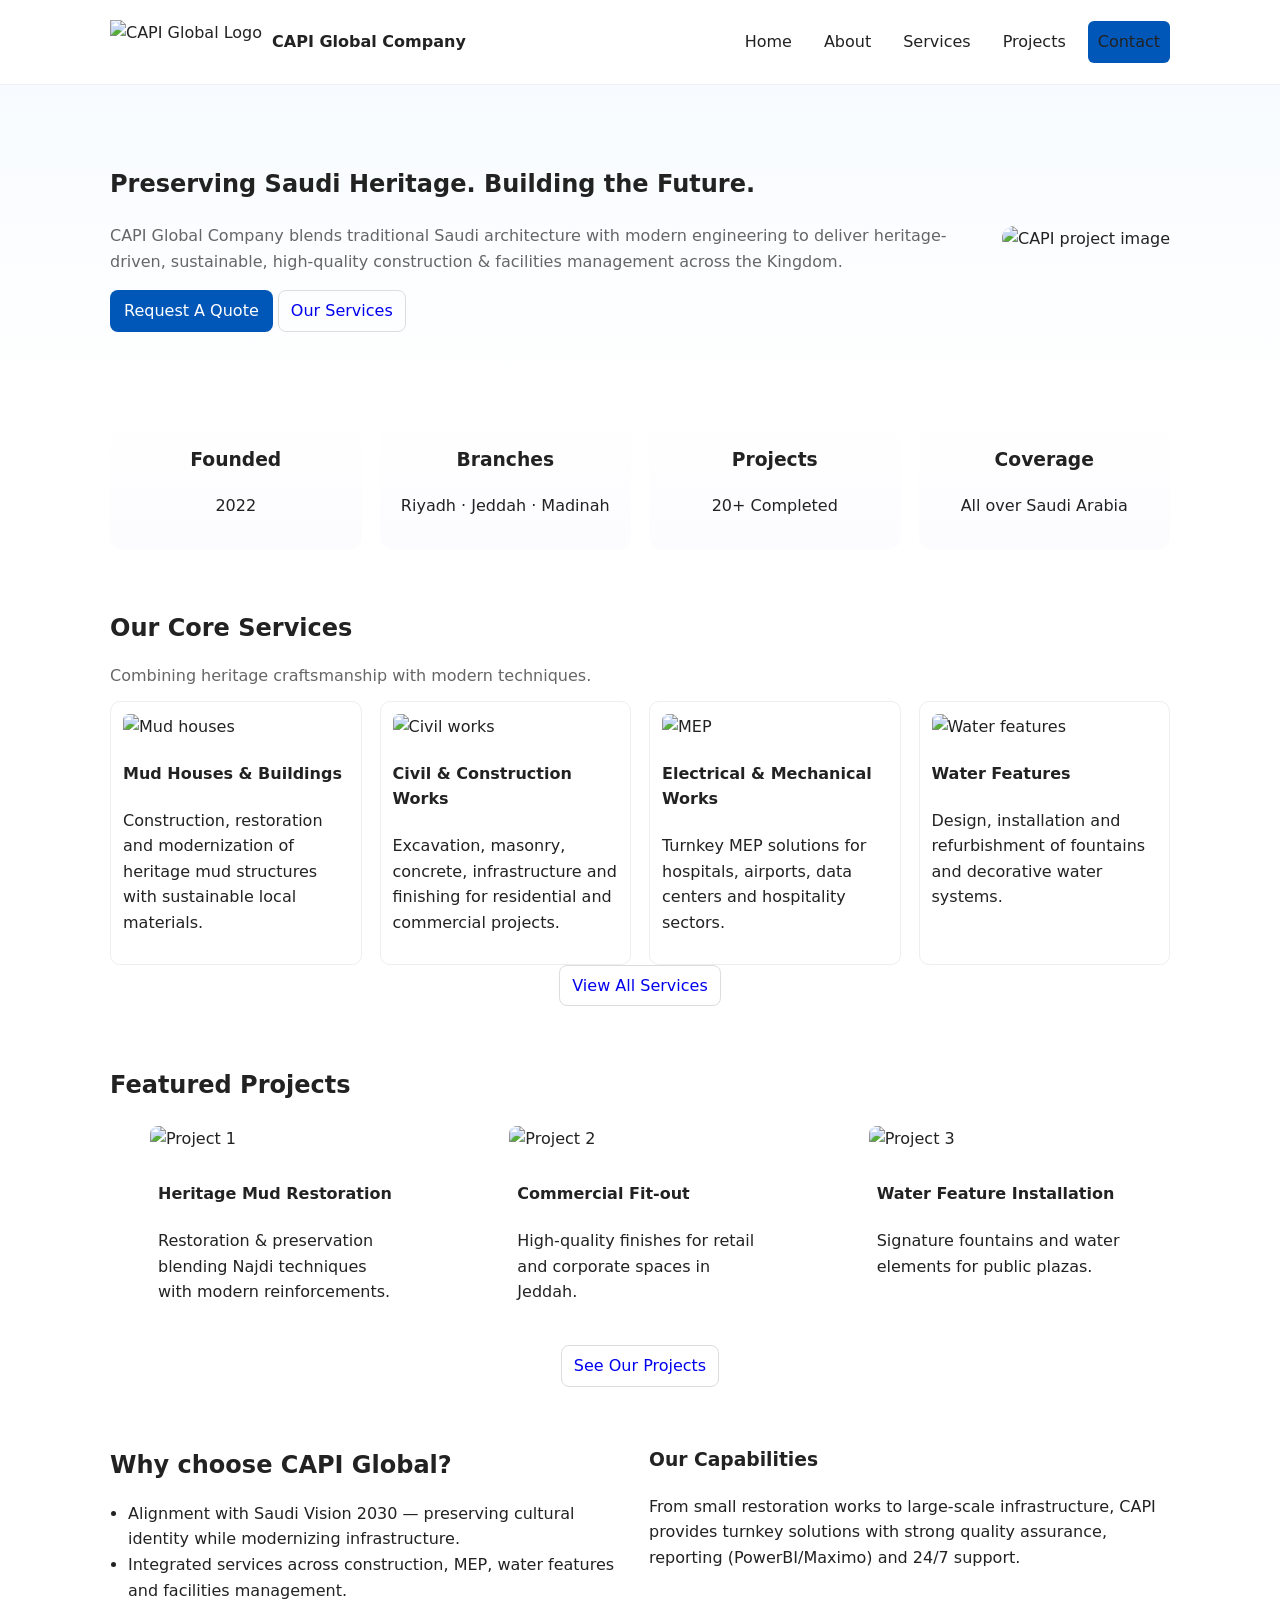
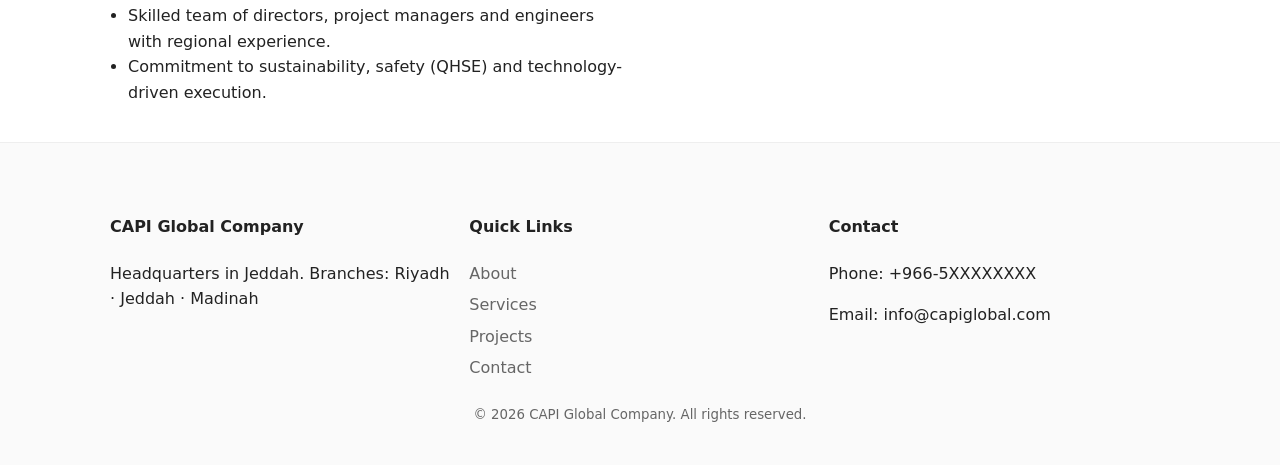
==== index.html @ 781db1df "Basic structure created" ====
<!doctype html>
<html lang="en">
<head>
  <meta charset="utf-8" />
  <meta name="viewport" content="width=device-width,initial-scale=1" />
  <title>CAPI Global Company — Home</title>
  <meta name="description" content="CAPI Global Company - Combining Saudi heritage with modern construction. Services: Mud Houses, Civil & Construction, Electrical & Mechanical, Water Features." />
  <link rel="icon" href="assets/images/favicon.png" />
  <link rel="stylesheet" href="assets/css/styles.css" />
</head>
<body>
  <header class="site-header">
    <div class="container header-inner">
      <a href="index.html" class="brand">
        <img src="assets/images/logo.png" alt="CAPI Global Logo" class="logo" />
        <span class="brand-text">CAPI Global Company</span>
      </a>
      <nav class="main-nav">
        <a href="index.html">Home</a>
        <a href="about.html">About</a>
        <a href="services.html">Services</a>
        <a href="projects.html">Projects</a>
        <a href="contact.html" class="btn btn-primary">Contact</a>
      </nav>
      <button id="navToggle" class="nav-toggle" aria-label="Toggle navigation">☰</button>
    </div>
  </header>

  <main>
    <!-- Hero -->
    <section class="hero">
      <div class="container hero-inner">
        <div class="hero-content">
          <h1>Preserving Saudi Heritage. Building the Future.</h1>
          <p class="lead">CAPI Global Company blends traditional Saudi architecture with modern engineering to deliver heritage-driven, sustainable, high-quality construction & facilities management across the Kingdom.</p>
          <div class="hero-cta">
            <a href="contact.html" class="btn btn-primary">Request A Quote</a>
            <a href="services.html" class="btn btn-outline">Our Services</a>
          </div>
        </div>
        <div class="hero-image">
          <img src="assets/images/hero.jpg" alt="CAPI project image" />
        </div>
      </div>
    </section>

    <!-- Quick Stats -->
    <section class="stats">
      <div class="container grid grid-4">
        <div class="stat-card">
          <h3>Founded</h3>
          <p>2022</p>
        </div>
        <div class="stat-card">
          <h3>Branches</h3>
          <p>Riyadh · Jeddah · Madinah</p>
        </div>
        <div class="stat-card">
          <h3>Projects</h3>
          <p>20+ Completed</p>
        </div>
        <div class="stat-card">
          <h3>Coverage</h3>
          <p>All over Saudi Arabia</p>
        </div>
      </div>
    </section>

    <!-- Services Preview -->
    <section class="services-preview">
      <div class="container">
        <h2>Our Core Services</h2>
        <p class="section-sub">Combining heritage craftsmanship with modern techniques.</p>
        <div class="grid grid-4">
          <article class="card">
            <img src="assets/images/service-mud.jpg" alt="Mud houses" />
            <h4>Mud Houses & Buildings</h4>
            <p>Construction, restoration and modernization of heritage mud structures with sustainable local materials.</p>
          </article>
          <article class="card">
            <img src="assets/images/service-civil.jpg" alt="Civil works" />
            <h4>Civil & Construction Works</h4>
            <p>Excavation, masonry, concrete, infrastructure and finishing for residential and commercial projects.</p>
          </article>
          <article class="card">
            <img src="assets/images/service-mep.jpg" alt="MEP" />
            <h4>Electrical & Mechanical Works</h4>
            <p>Turnkey MEP solutions for hospitals, airports, data centers and hospitality sectors.</p>
          </article>
          <article class="card">
            <img src="assets/images/service-water.jpg" alt="Water features" />
            <h4>Water Features</h4>
            <p>Design, installation and refurbishment of fountains and decorative water systems.</p>
          </article>
        </div>
        <div class="text-center"><a href="services.html" class="btn btn-outline">View All Services</a></div>
      </div>
    </section>

    <!-- Featured Projects -->
    <section class="featured-projects">
      <div class="container">
        <h2>Featured Projects</h2>
        <div class="grid grid-3">
          <figure class="project-card">
            <img src="assets/images/project1.jpg" alt="Project 1" />
            <figcaption>
              <h4>Heritage Mud Restoration</h4>
              <p>Restoration & preservation blending Najdi techniques with modern reinforcements.</p>
            </figcaption>
          </figure>
          <figure class="project-card">
            <img src="assets/images/project2.jpg" alt="Project 2" />
            <figcaption>
              <h4>Commercial Fit-out</h4>
              <p>High-quality finishes for retail and corporate spaces in Jeddah.</p>
            </figcaption>
          </figure>
          <figure class="project-card">
            <img src="assets/images/project3.jpg" alt="Project 3" />
            <figcaption>
              <h4>Water Feature Installation</h4>
              <p>Signature fountains and water elements for public plazas.</p>
            </figcaption>
          </figure>
        </div>
        <div class="text-center"><a href="projects.html" class="btn btn-outline">See Our Projects</a></div>
      </div>
    </section>

    <!-- Why CAPI -->
    <section class="why-capi">
      <div class="container grid grid-2">
        <div>
          <h2>Why choose CAPI Global?</h2>
          <ul class="bullets">
            <li>Alignment with Saudi Vision 2030 — preserving cultural identity while modernizing infrastructure.</li>
            <li>Integrated services across construction, MEP, water features and facilities management.</li>
            <li>Skilled team of directors, project managers and engineers with regional experience.</li>
            <li>Commitment to sustainability, safety (QHSE) and technology-driven execution.</li>
          </ul>
        </div>
        <div>
          <h3>Our Capabilities</h3>
          <p>From small restoration works to large-scale infrastructure, CAPI provides turnkey solutions with strong quality assurance, reporting (PowerBI/Maximo) and 24/7 support.</p>
        </div>
      </div>
    </section>
  </main>

  <footer class="site-footer">
    <div class="container footer-inner grid grid-3">
      <div>
        <h4>CAPI Global Company</h4>
        <p>Headquarters in Jeddah. Branches: Riyadh · Jeddah · Madinah</p>
      </div>
      <div>
        <h4>Quick Links</h4>
        <nav class="footer-nav">
          <a href="about.html">About</a>
          <a href="services.html">Services</a>
          <a href="projects.html">Projects</a>
          <a href="contact.html">Contact</a>
        </nav>
      </div>
      <div>
        <h4>Contact</h4>
        <p>Phone: +966-5XXXXXXXX</p>
        <p>Email: info@capiglobal.com</p>
      </div>
    </div>
    <div class="container copyright">
      <small>© <span id="year"></span> CAPI Global Company. All rights reserved.</small>
    </div>
  </footer>

  <script src="assets/js/main.js"></script>
</body>
</html>
---- assets/css/styles.css ----
/* Simple responsive stylesheet — edit branding colors below */
:root{
  --brand:#0057b8;
  --brand-2:#f6f8fb;
  --accent:#0a7a4a;
  --text:#222;
  --muted:#666;
  --max-width:1100px;
  --radius:8px;
  --gap:18px;
  font-synthesis: none;
}
*{box-sizing:border-box}
html,body{height:100%}
body{
  font-family:Inter, system-ui, -apple-system, "Segoe UI", Roboto, "Helvetica Neue", Arial;
  margin:0;color:var(--text);background:#fff;line-height:1.6;
}
.container{max-width:var(--max-width);margin:0 auto;padding:20px}
.header-inner{display:flex;align-items:center;justify-content:space-between;gap:12px}
.site-header{background:#fff;border-bottom:1px solid #eee;position:sticky;top:0;z-index:40}
.brand{display:flex;align-items:center;gap:10px;text-decoration:none;color:var(--text)}
.logo{height:44px}
.brand-text{font-weight:700}
.main-nav{display:flex;gap:12px;align-items:center}
.main-nav a{color:var(--text);text-decoration:none;padding:8px 10px;border-radius:6px}
.main-nav a.active, .main-nav a:hover{background:#f2f6fb}
.btn{display:inline-block;padding:8px 14px;border-radius:8px;text-decoration:none}
.btn-primary{background:var(--brand);color:#fff}
.btn-outline{border:1px solid #ddd;padding:7px 12px;border-radius:8px}
.nav-toggle{display:none;background:none;border:none;font-size:20px}

/* Hero */
.hero{padding:40px 0;background:linear-gradient(180deg,#f7fbff,white)}
.hero-inner{display:flex;gap:24px;align-items:center}
.hero-content{flex:1}
.hero-image img{max-width:520px;width:100%;border-radius:12px;object-fit:cover}
.lead{color:var(--muted);margin-top:8px}

/* Grid helpers */
.grid{display:grid;gap:18px}
.grid-2{grid-template-columns:1fr 1fr}
.grid-3{grid-template-columns:repeat(3,1fr)}
.grid-4{grid-template-columns:repeat(4,1fr)}
@media (max-width:980px){.grid-4{grid-template-columns:repeat(2,1fr)}.hero-inner{flex-direction:column-reverse;text-align:center}.hero-image img{max-width:100%}}
@media (max-width:680px){.grid-3{grid-template-columns:1fr}.grid-2{grid-template-columns:1fr}.main-nav{display:none}.nav-toggle{display:block}}

/* Cards & sections */
.card{background:#fff;border:1px solid #eee;border-radius:10px;padding:12px;text-align:left}
.card img{width:100%;height:160px;object-fit:cover;border-radius:6px}
.stat-card{text-align:center;padding:14px;border-radius:12px;background:linear-gradient(180deg,#fff,#fcfcff)}
.services-preview h2, .featured-projects h2, .why-capi h2{margin-bottom:6px}
.section-sub{color:var(--muted);margin-bottom:12px}
.project-card img{height:160px;object-fit:cover;border-radius:8px;width:100%}
.project-card figcaption{padding:8px}

/* footer */
.site-footer{background:#fafafa;padding:30px 0;border-top:1px solid #eee}
.footer-inner{padding-bottom:12px}
.footer-nav{display:flex;flex-direction:column;gap:6px}
.footer-nav a{color:var(--muted);text-decoration:none}
.copyright{padding:8px 0;text-align:center;color:var(--muted)}

/* page header */
.page-header{padding:28px 0;background:#fff;border-bottom:1px solid #f0f0f0}
.content{padding:28px 0}
.contact-grid{display:grid;grid-template-columns:1fr 1fr;gap:20px}
@media (max-width:900px){.contact-grid{grid-template-columns:1fr}}

/* form */
input,textarea,select{width:100%;padding:10px;border:1px solid #ddd;border-radius:6px;font-size:15px}
label{display:block;margin:8px 0 6px}
.form-actions{margin-top:12px;display:flex;gap:8px}
.help{display:block;margin-top:8px;color:var(--muted);font-size:13px}

/* other utils */
.text-center{text-align:center}
ul.bullets{padding-left:18px}
.leadership{list-style:none;padding:0}
.leadership li{padding:6px 0;border-bottom:1px dashed #eee}

/* gallery projects */
.gallery .project-item img{width:100%;height:220px;object-fit:cover;border-radius:8px}

/* small screens nav */
.mobile-nav-open .main-nav{display:flex;flex-direction:column;position:absolute;top:64px;right:20px;background:white;padding:10px;border-radius:8px;box-shadow:0 10px 30px rgba(0,0,0,0.08)}
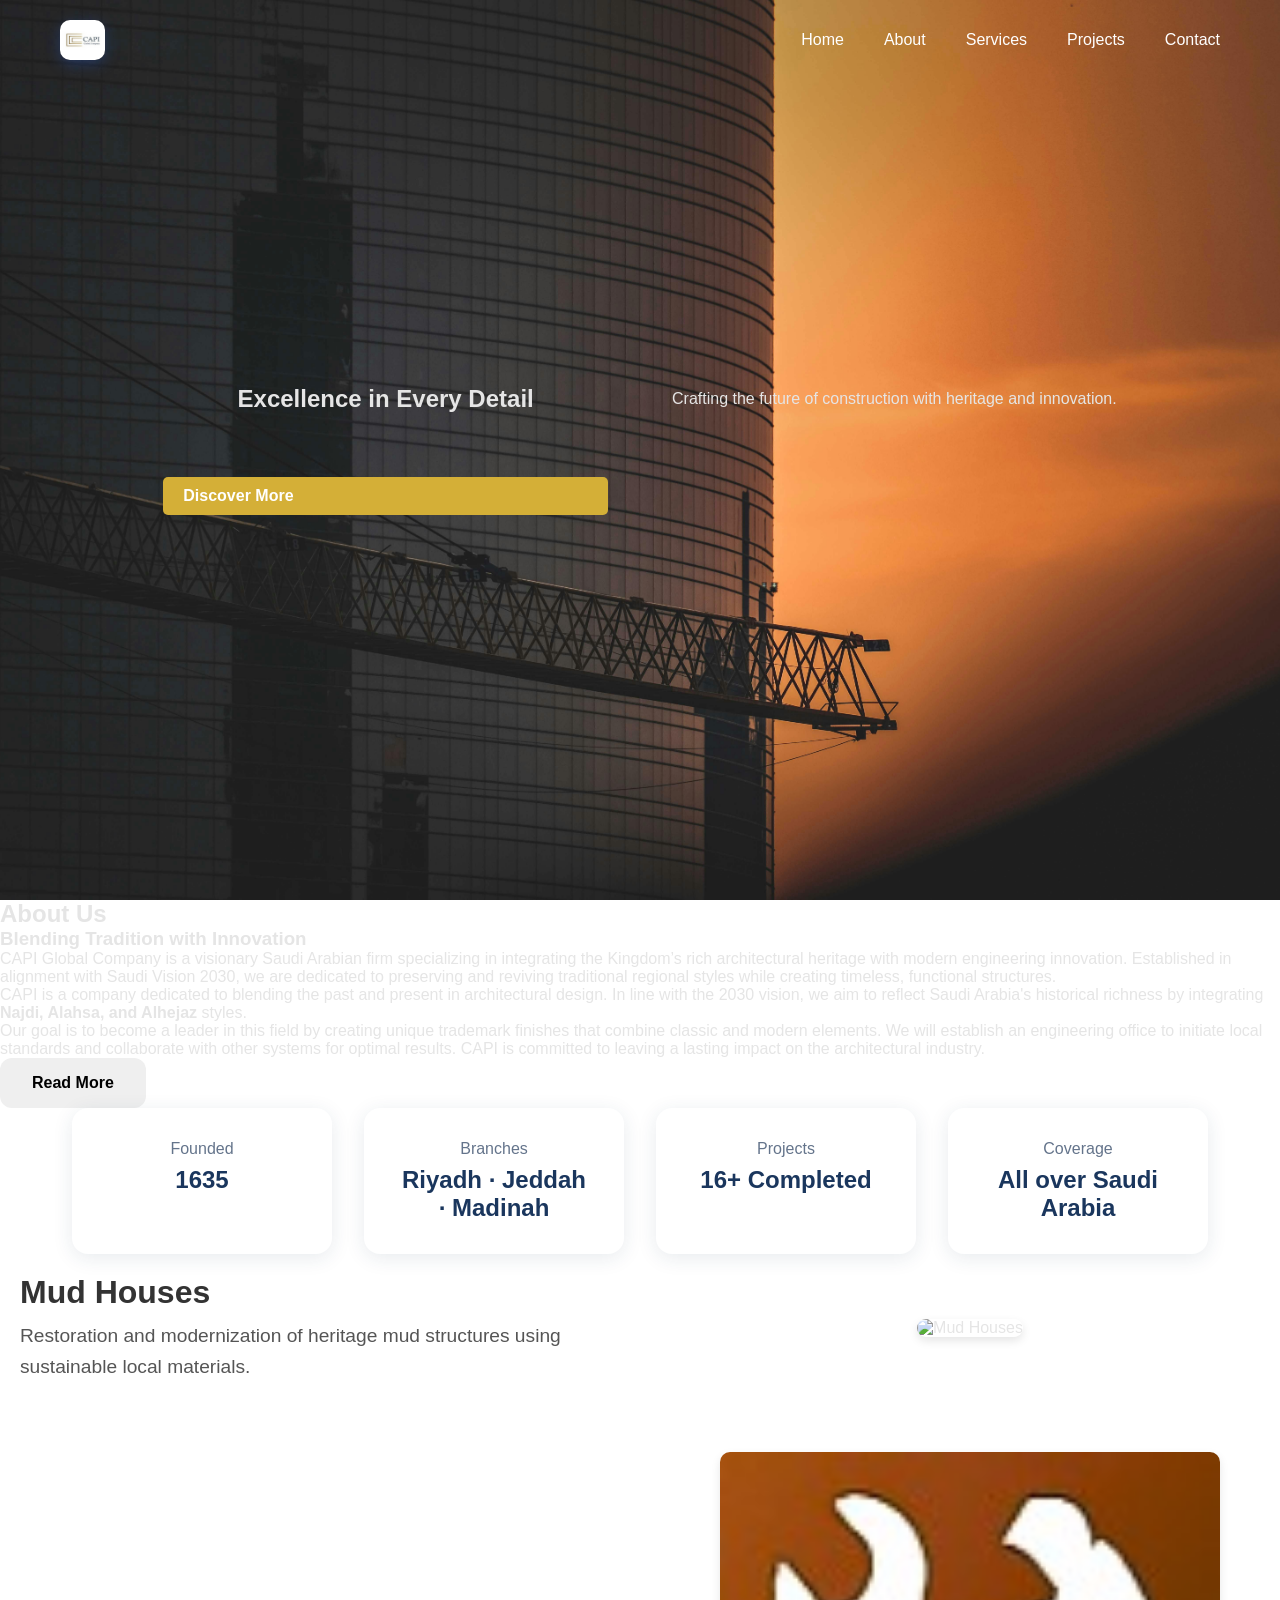
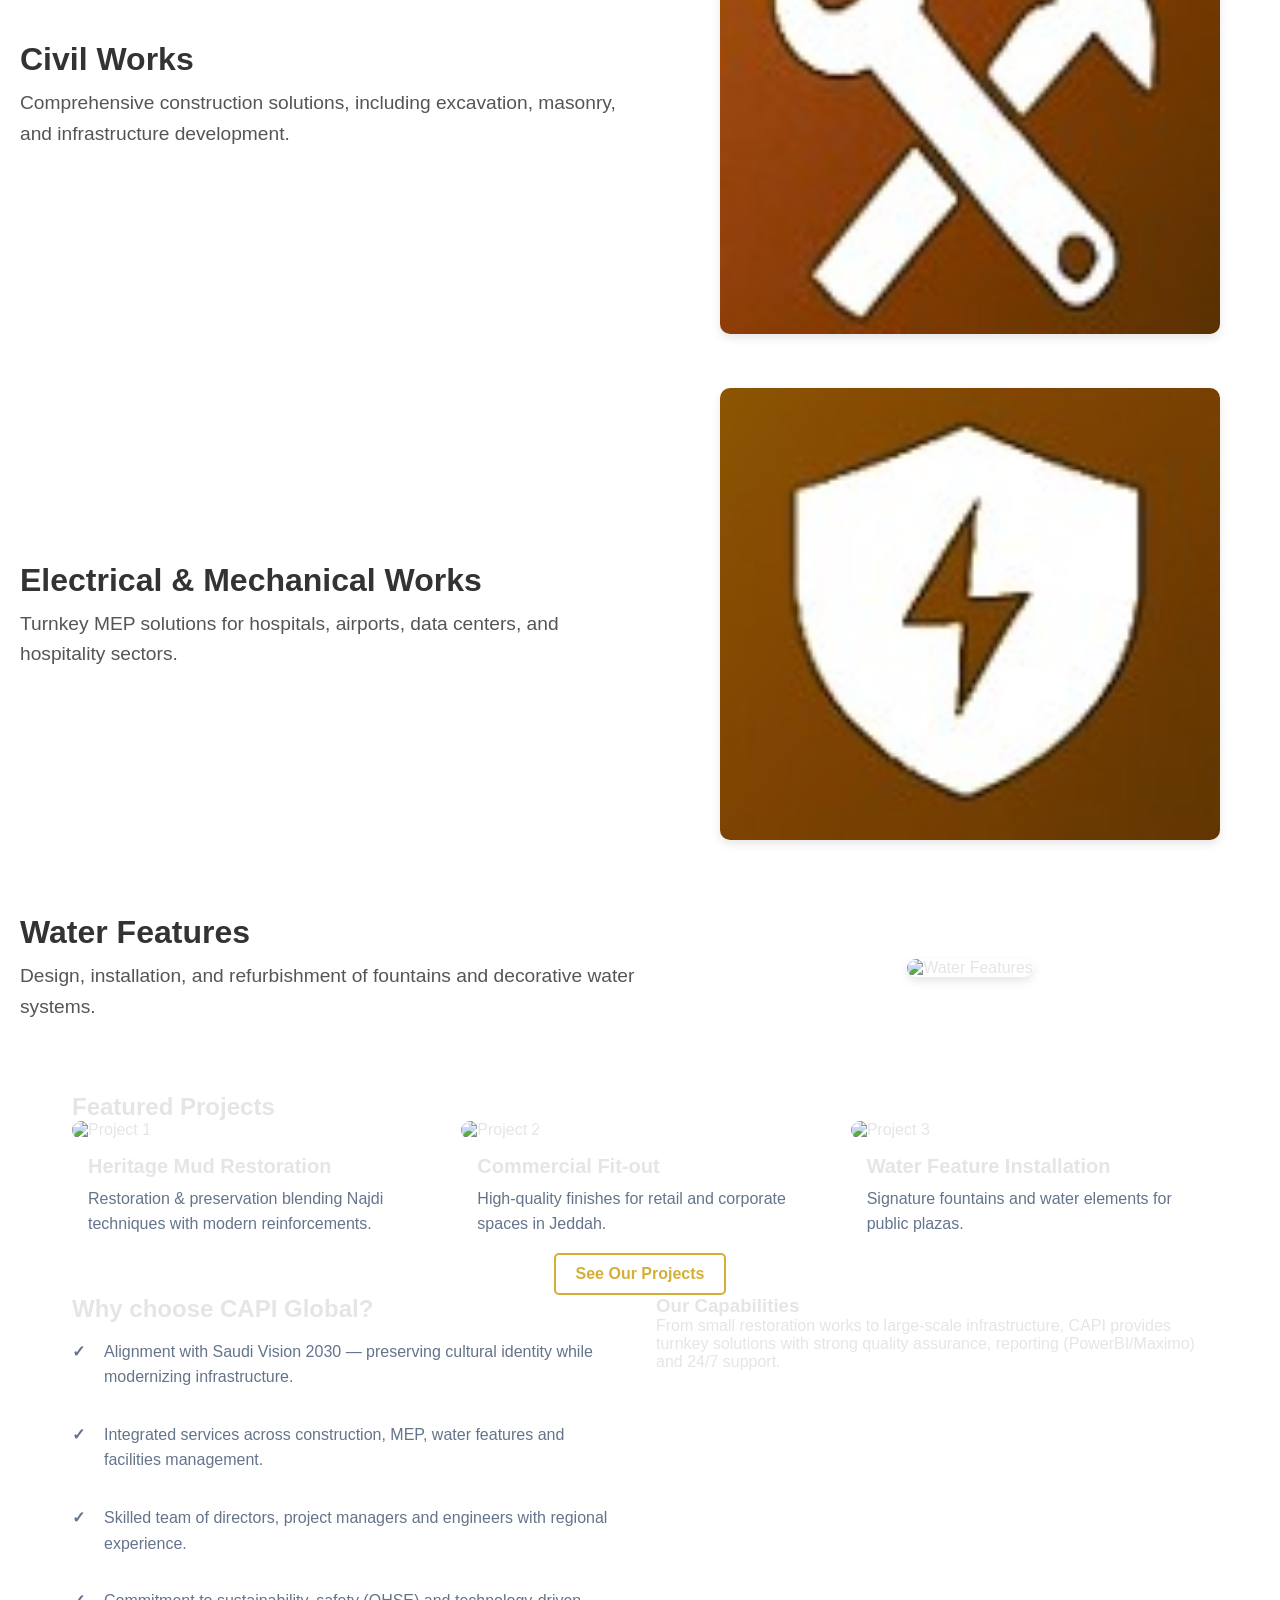
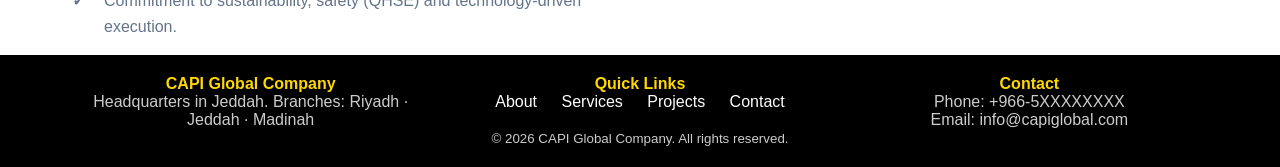
==== commit 184a0f92: "CSS updated" ====
--- a/index.html
+++ b/index.html
@@ -7,43 +7,56 @@
   <meta name="description" content="CAPI Global Company - Combining Saudi heritage with modern construction. Services: Mud Houses, Civil & Construction, Electrical & Mechanical, Water Features." />
   <link rel="icon" href="assets/images/favicon.png" />
   <link rel="stylesheet" href="assets/css/styles.css" />
+  <link href="https://cdnjs.cloudflare.com/ajax/libs/aos/2.3.4/aos.css" rel="stylesheet">
 </head>
 <body>
   <header class="site-header">
-    <div class="container header-inner">
+    <div class="header-inner">
       <a href="index.html" class="brand">
         <img src="assets/images/logo.png" alt="CAPI Global Logo" class="logo" />
-        <span class="brand-text">CAPI Global Company</span>
       </a>
       <nav class="main-nav">
         <a href="index.html">Home</a>
         <a href="about.html">About</a>
         <a href="services.html">Services</a>
         <a href="projects.html">Projects</a>
-        <a href="contact.html" class="btn btn-primary">Contact</a>
+        <a href="contact.html">Contact</a>
       </nav>
-      <button id="navToggle" class="nav-toggle" aria-label="Toggle navigation">☰</button>
     </div>
   </header>
 
   <main>
     <!-- Hero -->
-    <section class="hero">
+    <section class="hero" style="background-image: url('assets/images/hero-bg.jpg');">
+      <div class="hero-overlay"></div>
       <div class="container hero-inner">
-        <div class="hero-content">
-          <h1>Preserving Saudi Heritage. Building the Future.</h1>
-          <p class="lead">CAPI Global Company blends traditional Saudi architecture with modern engineering to deliver heritage-driven, sustainable, high-quality construction & facilities management across the Kingdom.</p>
-          <div class="hero-cta">
-            <a href="contact.html" class="btn btn-primary">Request A Quote</a>
-            <a href="services.html" class="btn btn-outline">Our Services</a>
-          </div>
-        </div>
-        <div class="hero-image">
-          <img src="assets/images/hero.jpg" alt="CAPI project image" />
-        </div>
-      </div>
-    </section>
-
+        <h1>Excellence in Every Detail</h1>
+        <p class="lead">Crafting the future of construction with heritage and innovation.</p>
+        <a href="contact.html" class="btn btn-primary">Discover More</a>
+      </div>
+    </section>
+   <section id="about" class="about">
+        <h1 class="heading">About Us</h1>
+        <div class="row">
+            <div class="content">
+                <h3>Blending Tradition with Innovation</h3>
+                <p>CAPI Global Company is a visionary Saudi Arabian firm specializing in integrating the Kingdom’s rich architectural heritage with modern engineering innovation. Established in alignment with Saudi Vision 2030, we are dedicated to preserving and reviving traditional regional styles while creating timeless, functional structures.</p>
+                <p>
+        CAPI is a company dedicated to blending the past and present in architectural design. 
+        In line with the 2030 vision, we aim to reflect Saudi Arabia's historical richness by 
+        integrating <strong>Najdi, Alahsa, and Alhejaz</strong> styles.
+      </p>
+      <p>
+        Our goal is to become a leader in this field by creating unique trademark finishes that 
+        combine classic and modern elements. We will establish an engineering office to initiate 
+        local standards and collaborate with other systems for optimal results. CAPI is committed 
+        to leaving a lasting impact on the architectural industry.
+      </p>
+                <a href="#"><button class="btn">Read More</button></a>
+            </div>
+        </div>
+    </section>
+  
     <!-- Quick Stats -->
     <section class="stats">
       <div class="container grid grid-4">
@@ -66,7 +79,7 @@
       </div>
     </section>
 
-    <!-- Services Preview -->
+    <!-- Services Preview
     <section class="services-preview">
       <div class="container">
         <h2>Our Core Services</h2>
@@ -94,6 +107,77 @@
           </article>
         </div>
         <div class="text-center"><a href="services.html" class="btn btn-outline">View All Services</a></div>
+      </div>
+    </section> -->
+
+    <!-- Our Services Section
+    <section class="services">
+      <div class="container">
+        <h2>Our Services</h2>
+        <div class="grid grid-3">
+          <div class="service-card">
+            <img src="assets/images/service-mud.jpg" alt="Mud Houses">
+            <h4>Mud Houses</h4>
+            <p>Restoration and modernization of heritage mud structures.</p>
+          </div>
+          <div class="service-card">
+            <img src="assets/images/service-civil.jpg" alt="Civil Works">
+            <h4>Civil Works</h4>
+            <p>Comprehensive construction solutions for all sectors.</p>
+          </div>
+          <div class="service-card">
+            <img src="assets/images/service-water.jpg" alt="Water Features">
+            <h4>Water Features</h4>
+            <p>Design and installation of fountains and decorative systems.</p>
+          </div>
+        </div>
+      </div>
+    </section> -->
+
+    <!-- Detailed Services Section -->
+    <section class="services">
+      <!-- Mud Houses Section -->
+      <div class="service-section">
+        <div class="service-text">
+          <h2>Mud Houses</h2>
+          <p>Restoration and modernization of heritage mud structures using sustainable local materials.</p>
+        </div>
+        <div class="service-image">
+          <img src="assets/images/service-mud.jpg" alt="Mud Houses">
+        </div>
+      </div>
+
+      <!-- Civil Works Section -->
+      <div class="service-section">
+        <div class="service-text">
+          <h2>Civil Works</h2>
+          <p>Comprehensive construction solutions, including excavation, masonry, and infrastructure development.</p>
+        </div>
+        <div class="service-image">
+          <img src="assets/images/service-civil.jpg" alt="Civil Works">
+        </div>
+      </div>
+
+      <!-- Electrical & Mechanical Works Section -->
+      <div class="service-section">
+        <div class="service-text">
+          <h2>Electrical & Mechanical Works</h2>
+          <p>Turnkey MEP solutions for hospitals, airports, data centers, and hospitality sectors.</p>
+        </div>
+        <div class="service-image">
+          <img src="assets/images/service-mep.jpg" alt="Electrical & Mechanical Works">
+        </div>
+      </div>
+
+      <!-- Water Features Section -->
+      <div class="service-section">
+        <div class="service-text">
+          <h2>Water Features</h2>
+          <p>Design, installation, and refurbishment of fountains and decorative water systems.</p>
+        </div>
+        <div class="service-image">
+          <img src="assets/images/service-water.jpg" alt="Water Features">
+        </div>
       </div>
     </section>
 
@@ -175,5 +259,6 @@
   </footer>
 
   <script src="assets/js/main.js"></script>
+  <script src="https://cdnjs.cloudflare.com/ajax/libs/aos/2.3.4/aos.js"></script>
 </body>
 </html>
--- a/assets/css/styles.css
+++ b/assets/css/styles.css
@@ -1,86 +1,395 @@
-/* Simple responsive stylesheet — edit branding colors below */
-:root{
-  --brand:#0057b8;
-  --brand-2:#f6f8fb;
-  --accent:#0a7a4a;
-  --text:#222;
-  --muted:#666;
-  --max-width:1100px;
-  --radius:8px;
-  --gap:18px;
-  font-synthesis: none;
-}
-*{box-sizing:border-box}
-html,body{height:100%}
-body{
-  font-family:Inter, system-ui, -apple-system, "Segoe UI", Roboto, "Helvetica Neue", Arial;
-  margin:0;color:var(--text);background:#fff;line-height:1.6;
-}
-.container{max-width:var(--max-width);margin:0 auto;padding:20px}
-.header-inner{display:flex;align-items:center;justify-content:space-between;gap:12px}
-.site-header{background:#fff;border-bottom:1px solid #eee;position:sticky;top:0;z-index:40}
-.brand{display:flex;align-items:center;gap:10px;text-decoration:none;color:var(--text)}
-.logo{height:44px}
-.brand-text{font-weight:700}
-.main-nav{display:flex;gap:12px;align-items:center}
-.main-nav a{color:var(--text);text-decoration:none;padding:8px 10px;border-radius:6px}
-.main-nav a.active, .main-nav a:hover{background:#f2f6fb}
-.btn{display:inline-block;padding:8px 14px;border-radius:8px;text-decoration:none}
-.btn-primary{background:var(--brand);color:#fff}
-.btn-outline{border:1px solid #ddd;padding:7px 12px;border-radius:8px}
-.nav-toggle{display:none;background:none;border:none;font-size:20px}
-
-/* Hero */
-.hero{padding:40px 0;background:linear-gradient(180deg,#f7fbff,white)}
-.hero-inner{display:flex;gap:24px;align-items:center}
-.hero-content{flex:1}
-.hero-image img{max-width:520px;width:100%;border-radius:12px;object-fit:cover}
-.lead{color:var(--muted);margin-top:8px}
-
-/* Grid helpers */
-.grid{display:grid;gap:18px}
-.grid-2{grid-template-columns:1fr 1fr}
-.grid-3{grid-template-columns:repeat(3,1fr)}
-.grid-4{grid-template-columns:repeat(4,1fr)}
-@media (max-width:980px){.grid-4{grid-template-columns:repeat(2,1fr)}.hero-inner{flex-direction:column-reverse;text-align:center}.hero-image img{max-width:100%}}
-@media (max-width:680px){.grid-3{grid-template-columns:1fr}.grid-2{grid-template-columns:1fr}.main-nav{display:none}.nav-toggle{display:block}}
-
-/* Cards & sections */
-.card{background:#fff;border:1px solid #eee;border-radius:10px;padding:12px;text-align:left}
-.card img{width:100%;height:160px;object-fit:cover;border-radius:6px}
-.stat-card{text-align:center;padding:14px;border-radius:12px;background:linear-gradient(180deg,#fff,#fcfcff)}
-.services-preview h2, .featured-projects h2, .why-capi h2{margin-bottom:6px}
-.section-sub{color:var(--muted);margin-bottom:12px}
-.project-card img{height:160px;object-fit:cover;border-radius:8px;width:100%}
-.project-card figcaption{padding:8px}
-
-/* footer */
-.site-footer{background:#fafafa;padding:30px 0;border-top:1px solid #eee}
-.footer-inner{padding-bottom:12px}
-.footer-nav{display:flex;flex-direction:column;gap:6px}
-.footer-nav a{color:var(--muted);text-decoration:none}
-.copyright{padding:8px 0;text-align:center;color:var(--muted)}
-
-/* page header */
-.page-header{padding:28px 0;background:#fff;border-bottom:1px solid #f0f0f0}
-.content{padding:28px 0}
-.contact-grid{display:grid;grid-template-columns:1fr 1fr;gap:20px}
-@media (max-width:900px){.contact-grid{grid-template-columns:1fr}}
-
-/* form */
-input,textarea,select{width:100%;padding:10px;border:1px solid #ddd;border-radius:6px;font-size:15px}
-label{display:block;margin:8px 0 6px}
-.form-actions{margin-top:12px;display:flex;gap:8px}
-.help{display:block;margin-top:8px;color:var(--muted);font-size:13px}
-
-/* other utils */
-.text-center{text-align:center}
-ul.bullets{padding-left:18px}
-.leadership{list-style:none;padding:0}
-.leadership li{padding:6px 0;border-bottom:1px dashed #eee}
-
-/* gallery projects */
-.gallery .project-item img{width:100%;height:220px;object-fit:cover;border-radius:8px}
-
-/* small screens nav */
-.mobile-nav-open .main-nav{display:flex;flex-direction:column;position:absolute;top:64px;right:20px;background:white;padding:10px;border-radius:8px;box-shadow:0 10px 30px rgba(0,0,0,0.08)}
+:root 
+{ /* Colors */ 
+    --primary-color: #d4af37;
+     /* Gold */ --secondary-color: #ffffff;
+      /* White */ --background-color: #000000;
+       /* Black */ --text-color: #e5e5e5;
+        /* Light gray */ --primary: #1a365d;
+         --primary-light: #2563eb;
+          --accent: #0a7a4a
+           --text: #1a202c;
+            --text-light: #64748b;
+             --text-muted: #94a3b8;
+              --surface: #ffffff;
+               --surface-alt: #f8fafc;
+                --border: #e2e8f0; 
+                --shadow: rgba(26, 54, 93, 0.1);
+                 /* Layout */
+                  --max-width: 1200px;
+                   --border-radius: 12px;
+                    --border-radius-lg: 16px;
+                     --spacing: 1rem;
+                      --spacing-lg: 2rem;
+                       --spacing-xl: 4rem;
+                        /* Typography */ --font-family: 'Playfair Display', serif;
+                         /* Elegant font */ --font-weight-normal: 400;
+                          --font-weight-medium: 500;
+                           --font-weight-semibold: 600;
+                            --font-weight-bold: 700;
+                             /* Transitions */ --transition: all 0.3s cubic-bezier(0.4, 0, 0.2, 1);
+                              --transition-fast: all 0.15s ease;
+                             }
+                            /* ===== RESET & BASE ===== */
+                             * { box-sizing: border-box; 
+                                margin: 0;
+                                 padding: 0;
+                                 } 
+                                html { scroll-behavior: smooth; } 
+                                body { font-family: var(--font-family);
+                                     color: var(--text-color);
+                                      background-color: #ffffff;
+                                       /* Change background color to white */ margin: 0;
+                                        padding: 0; } /* ===== LAYOUT ===== */ .container { max-width: var(--max-width);
+                                             margin: 0 auto;
+                                              padding: 0 var(--spacing-lg); }
+                                               /* ===== GRID SYSTEM ===== */ 
+                                               .grid { display: grid;
+                                                 gap: var(--spacing-lg);
+ } .grid-2 { grid-template-columns: repeat(2, 1fr);
+ } .grid-3 { grid-template-columns: repeat(3, 1fr);
+ } .grid-4 { grid-template-columns: repeat(4, 1fr);
+ } @media (max-width: 968px) { .grid-4 { grid-template-columns: repeat(2, 1fr);
+ } } @media (max-width: 640px) { .grid-2, .grid-3, .grid-4 { grid-template-columns: 1fr;
+ } .container { padding: 0 var(--spacing);
+ } } /* ===== HEADER ===== */ .site-header { width: 100%;
+ background: transparent;
+ position: fixed;
+ top: 0;
+ z-index: 1000;
+ padding: 20px 0;
+ } .header-scrolled { padding: 0.5rem 0;
+ box-shadow: 0 8px 32px var(--shadow);
+ } .header-inner { display: flex;
+ justify-content: space-between;
+ align-items: center;
+ max-width: 1200px;
+ margin: 0 auto;
+ padding: 0 20px;
+ } /* ===== BRAND/LOGO ===== */ .brand { display: flex;
+ align-items: center;
+ gap: 10px;
+ /* Add spacing between the logo and the name */ } .brand img { height: 40px;
+ /* Adjust the logo size */ } .logo { width: 45px;
+ height: 45px;
+ background: linear-gradient(135deg, var(--primary) 0%, var(--primary-light) 100%);
+ border-radius: 10px;
+ display: flex;
+ align-items: center;
+ justify-content: center;
+ color: white;
+ font-weight: var(--font-weight-bold);
+ font-size: 1.2rem;
+ box-shadow: 0 4px 15px rgba(37, 99, 235, 0.3);
+ } /* ===== NAVIGATION ===== */ .main-nav { display: flex;
+ gap: 20px;
+ /* Add spacing between navigation links */ align-items: center;
+ } .main-nav a { color: var(--secondary-color);
+ text-decoration: none;
+ font-size: 1rem;
+ margin-left: 20px;
+ transition: color 0.3s ease;
+ } .main-nav a:hover { color: var(--primary-color);
+ /* Change color on hover */ } .nav-toggle { display: none;
+ background: none;
+ border: none;
+ font-size: 1.5rem;
+ cursor: pointer;
+ color: var(--text);
+ } /* ===== BUTTONS ===== */ .btn { display: inline-flex;
+ align-items: center;
+ gap: 0.5rem;
+ padding: 1rem 2rem;
+ font-size: 1rem;
+ font-weight: var(--font-weight-semibold);
+ text-decoration: none;
+ border-radius: var(--border-radius);
+ transition: var(--transition);
+ cursor: pointer;
+ border: none;
+ position: relative;
+ overflow: hidden;
+ } .btn-primary { background-color: var(--primary-color);
+ color: #fff;
+ padding: 10px 20px;
+ border-radius: 5px;
+ } .btn-primary:hover { transform: translateY(-2px);
+ box-shadow: 0 15px 35px rgba(37, 99, 235, 0.4);
+ } .btn-outline { border: 2px solid var(--primary-color);
+ color: var(--primary-color);
+ padding: 10px 20px;
+ border-radius: 5px;
+ } .btn-outline:hover { background: var(--primary);
+ color: white;
+ border-color: var(--primary);
+ transform: translateY(-2px);
+ } /* ===== HERO SECTION ===== */ .hero { height: 100vh;
+ background: linear-gradient(135deg, #0f172a 0%, #1e293b 50%, #334155 100%);
+ background-size: cover;
+ background-position: center;
+ position: relative;
+ display: flex;
+ align-items: center;
+ justify-content: center;
+ text-align: center;
+ overflow: hidden;
+ padding: var(--spacing-xl) 0;
+ background-color: #ffffff;
+ /* Ensure the hero section blends with the white background */ } .hero::before { content: '';
+ position: absolute;
+ top: 0;
+ left: 0;
+ width: 100%;
+ height: 100%;
+ background: url('data:image/svg+xml,<svg width="60" height="60" viewBox="0 0 60 60" xmlns="http://www.w3.org/2000/svg"><g fill="none" fill-rule="evenodd"><g fill="%23ffffff" fill-opacity="0.03"><circle cx="30" cy="30" r="1"/></g></svg>');
+ opacity: 0.4;
+ } .hero-inner { display: grid;
+ grid-template-columns: 1fr 1fr;
+ gap: var(--spacing-xl);
+ align-items: center;
+ position: relative;
+ z-index: 2;
+ } .hero-content h1 { font-size: clamp(2.5rem, 5vw, 4rem);
+ font-weight: var(--font-weight-bold);
+ color: white;
+ line-height: 1.1;
+ margin-bottom: 1.5rem;
+ background: linear-gradient(135deg, #ffffff 0%, #e2e8f0 100%);
+ -webkit-background-clip: text;
+ -webkit-text-fill-color: transparent;
+ background-clip: text;
+ } .hero-content .lead { font-size: 1.25rem;
+ color: rgba(255, 255, 255, 0.8);
+ line-height: 1.6;
+ margin-bottom: 2.5rem;
+ max-width: 600px;
+ } .hero-cta { display: flex;
+ gap: var(--spacing);
+ flex-wrap: wrap;
+ } .hero-image img { width: 100%;
+ max-width: 500px;
+ border-radius: var(--border-radius-lg);
+ box-shadow: 0 20px 40px rgba(0, 0, 0, 0.3);
+ } /* ===== CARDS ===== */ .card { background: var(--surface);
+ border-radius: var(--border-radius-lg);
+ padding: var(--spacing-lg);
+ box-shadow: 0 4px 6px rgba(0, 0, 0, 0.05);
+ border: 1px solid var(--border);
+ transition: var(--transition);
+ position: relative;
+ overflow: hidden;
+ } .card::before { content: '';
+ position: absolute;
+ top: 0;
+ left: 0;
+ width: 100%;
+ height: 3px;
+ background: linear-gradient(90deg, var(--primary-light), #3b82f6, #06b6d4);
+ opacity: 0;
+ transition: opacity 0.3s ease;
+ } .card:hover { transform: translateY(-8px);
+ box-shadow: 0 25px 50px rgba(0, 0, 0, 0.15);
+ } .card:hover::before { opacity: 1;
+ } /* ===== STAT CARDS ===== */ .stat-card { text-align: center;
+ background: var(--surface);
+ padding: var(--spacing-lg);
+ border-radius: var(--border-radius-lg);
+ box-shadow: 0 4px 20px var(--shadow);
+ transition: var(--transition);
+ } .stat-card:hover { transform: translateY(-5px);
+ box-shadow: 0 10px 30px var(--shadow);
+ } .stat-card h3 { font-size: 1rem;
+ color: var(--text-light);
+ margin-bottom: 0.5rem;
+ font-weight: var(--font-weight-medium);
+ } .stat-card p { font-size: 1.5rem;
+ font-weight: var(--font-weight-bold);
+ color: var(--primary);
+ } /* ===== SERVICE CARDS ===== */ .service-card { text-align: center;
+ position: relative;
+ margin-bottom: 2rem;
+ } .service-icon { width: 80px;
+ height: 80px;
+ background: linear-gradient(135deg, var(--surface-alt) 0%, #e2e8f0 100%);
+ border-radius: 20px;
+ display: flex;
+ align-items: center;
+ justify-content: center;
+ margin: 0 auto 1.5rem;
+ font-size: 2rem;
+ position: relative;
+ overflow: hidden;
+ } .service-icon::before { content: '';
+ position: absolute;
+ top: 0;
+ left: 0;
+ width: 100%;
+ height: 100%;
+ background: linear-gradient(135deg, var(--primary-light) 0%, #3b82f6 100%);
+ opacity: 0;
+ transition: opacity 0.3s ease;
+ } .service-card:hover .service-icon::before { opacity: 0.1;
+ } .service-card h4 { font-size: 1.25rem;
+ font-weight: var(--font-weight-semibold);
+ color: var(--text);
+ margin-bottom: 1rem;
+ } .service-card p { color: var(--text-light);
+ line-height: 1.6;
+ } /* ===== SECTIONS ===== */ .section { padding: var(--spacing-xl) 0;
+ } .section:nth-child(even) { background: var(--surface-alt);
+ } .section-header { text-align: center;
+ margin-bottom: var(--spacing-xl);
+ } .section-header h2 { font-size: clamp(2rem, 4vw, 2.5rem);
+ font-weight: var(--font-weight-bold);
+ margin-bottom: 1rem;
+ color: var(--text);
+ } .section-sub { font-size: 1.125rem;
+ color: var(--text-light);
+ } /* ===== PROJECT CARDS ===== */ .project-card { overflow: hidden;
+ transition: var(--transition);
+ } .project-card figure { margin: 0;
+ } .project-card img { width: 100%;
+ height: 200px;
+ object-fit: cover;
+ border-radius: var(--border-radius);
+ } .project-card figcaption { padding: var(--spacing);
+ } .project-card h4 { font-size: 1.25rem;
+ font-weight: var(--font-weight-semibold);
+ margin-bottom: 0.5rem;
+ } .project-card p { color: var(--text-light);
+ line-height: 1.6;
+ } /* ===== WHY CAPI SECTION ===== */ .why-grid { display: grid;
+ grid-template-columns: 1fr 1fr;
+ gap: var(--spacing-xl);
+ align-items: start;
+ } .bullets { list-style: none;
+ padding: 0;
+ } .bullets li { padding: 1rem 0;
+ padding-left: 2rem;
+ position: relative;
+ color: var(--text-light);
+ line-height: 1.6;
+ transition: var(--transition);
+ } .bullets li::before { content: '✓';
+ position: absolute;
+ left: 0;
+ top: 1rem;
+ color: var(--accent);
+ font-weight: var(--font-weight-bold);
+ } .bullets li:hover { color: var(--text);
+ transform: translateX(10px);
+ } /* ===== FOOTER ===== */ .site-footer { background-color: #000000;
+ /* Set footer background to black */ color: #ffffff;
+ /* Set text color to white */ padding: 20px 0;
+ text-align: center;
+ } .site-footer h4 { color: #ffd700;
+ /* Optional: Gold color for headings */ } .site-footer nav a { color: #ffffff;
+ /* Set link color to white */ text-decoration: none;
+ margin: 0 10px;
+ transition: color 0.3s ease;
+ } .site-footer nav a:hover { color: #ffd700;
+ /* Change link color to gold on hover */ } .site-footer p, .site-footer small { color: #cccccc;
+ /* Use light gray for additional text */ } /* ===== UTILITIES ===== */ .text-center { text-align: center;
+ } .text-left { text-align: left;
+ } .text-right { text-align: right;
+ } /* ===== MOBILE RESPONSIVE ===== */ @media (max-width: 768px) { .nav-toggle { display: block;
+ } .main-nav { display: none;
+ position: absolute;
+ top: 100%;
+ left: 0;
+ width: 100%;
+ background: white;
+ flex-direction: column;
+ padding: var(--spacing-lg);
+ box-shadow: 0 10px 30px var(--shadow);
+ border-radius: 0 0 var(--border-radius) var(--border-radius);
+ } .mobile-nav-open .main-nav { display: flex;
+ } .hero-inner { grid-template-columns: 1fr;
+ text-align: center;
+ } .hero-cta { justify-content: center;
+ } .why-grid { grid-template-columns: 1fr;
+ } .footer-inner { grid-template-columns: 1fr;
+ text-align: center;
+ } .service-section { flex-direction: column;
+ text-align: center;
+ } .service-text { margin-bottom: 20px;
+ } } @media (max-width: 480px) { .btn { padding: 0.75rem 1.5rem;
+ font-size: 0.9rem;
+ } .hero-cta { flex-direction: column;
+ align-items: center;
+ } .hero-cta .btn { width: 100%;
+ max-width: 280px;
+ justify-content: center;
+ } } /* Animations */ @keyframes fadeIn { from { opacity: 0;
+ transform: translateY(20px);
+ } to { opacity: 1;
+ transform: translateY(0);
+ } } .service-card:hover { transform: translateY(-10px);
+ box-shadow: 0 10px 20px rgba(0, 0, 0, 0.1);
+ } .services { margin: 0;
+ padding: 0;
+ } .service-section { display: flex;
+ align-items: center;
+ justify-content: space-between;
+ margin-bottom: 50px;
+ } .service-text { flex: 1;
+ padding: 20px;
+ } .service-text h2 { font-size: 2rem;
+ color: #333;
+ margin-bottom: 10px;
+ } .service-text p { font-size: 1.2rem;
+ line-height: 1.6;
+ color: #555;
+ } .service-image { flex: 1;
+ text-align: center;
+ } .service-image img { width: 100%;
+ max-width: 500px;
+ border-radius: 10px;
+ box-shadow: 0 4px 10px rgba(0, 0, 0, 0.1);
+ } body { margin: 0;
+ font-family: Arial, sans-serif;
+ } .about-section { display: flex;
+ align-items: stretch;
+ width: 100%;
+ margin-right: 50px;
+ /* min-height: 100vh;
+ full height if needed */ } /* Left side (text) */ .about-text { flex: 1;
+ background-color: #fff;
+ /* dark blue */ color: #333;
+ /* padding: 60px 50px;
+ */ display: flex;
+ flex-direction: column;
+ justify-content: center;
+ position: relative;
+ } .about-text::before, .about-text::after { content: "";
+ position: absolute;
+ width: 20px;
+ background: #d3b46d;
+ /* gold accent */ } .about-text::before { top: 0;
+ left: 0;
+ height: 80px;
+ } .about-text::after { bottom: 0;
+ left: 0;
+ height: 80px;
+ } .about-text h2 { font-size: 2.5rem;
+ margin-bottom: 20px;
+ font-weight: bold;
+ } .about-text p { line-height: 1.7;
+ font-size: 1.1rem;
+ } /* Right side (image) */ .about-image { flex: 1;
+ background: url("https://images.unsplash.com/photo-1570129477492-45c003edd2be?auto=format&fit=crop&w=1200&q=80") no-repeat center center/cover;
+ position: relative;
+ } .about-image::before, .about-image::after { content: "";
+ position: absolute;
+ width: 20px;
+ background: #d3b46d;
+ } .about-image::before { top: 0;
+ right: 0;
+ height: 80px;
+ } .about-image::after { bottom: 0;
+ right: 0;
+ height: 80px;
+ } /* Responsive */ @media (max-width: 900px) { .about-section { flex-direction: column;
+ } .about-text, .about-image { flex: unset;
+ width: 100%;
+ min-height: 50vh;
+ } }
